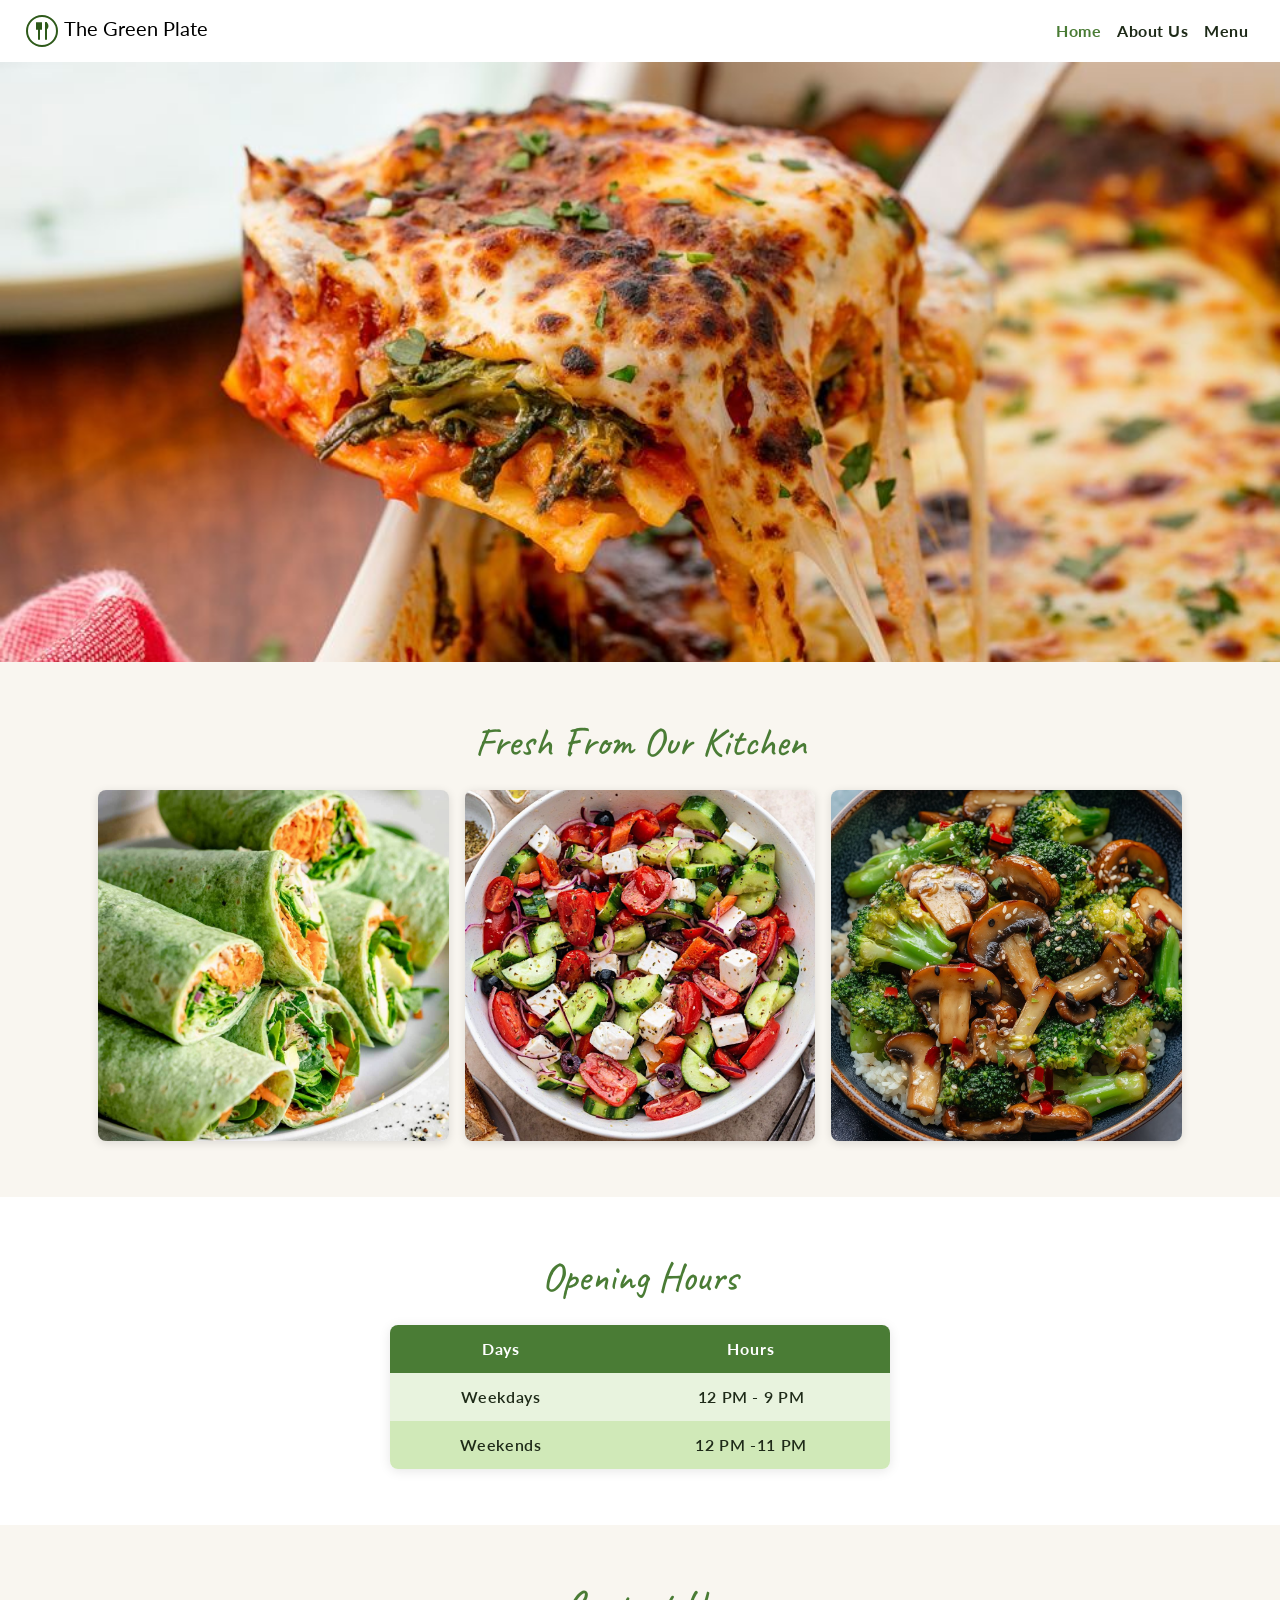
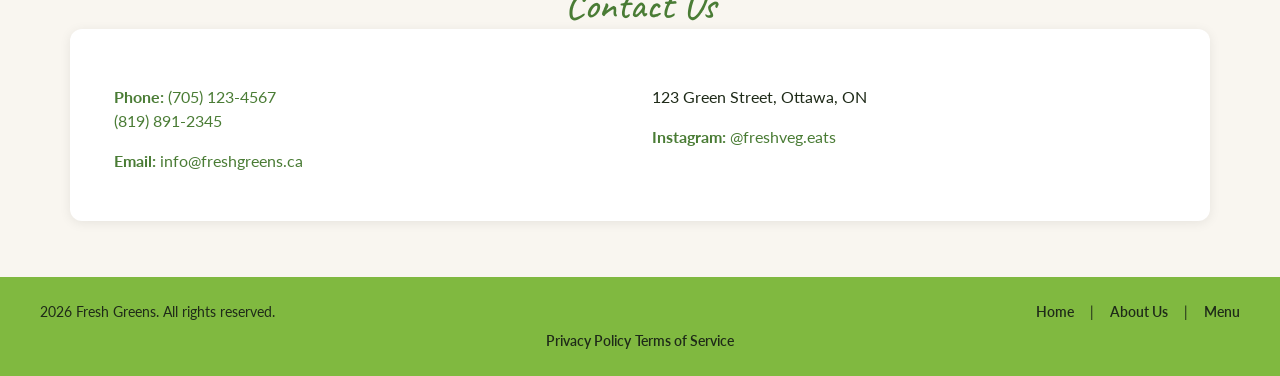
==== index.html @ a0d603f0 "add all files and images" ====
<!DOCTYPE html>
<html lang="en">
 
<head>
    <!-- ================================================
       Page: Home (index.html)
       Description: Landing page for The Green Plate vegetarian
       restaurant. Shows hero image, food gallery, opening hours,
       and contact info.
  ================================================ -->
    <meta charset="UTF-8" />
    <meta name="viewport" content="width=device-width, initial-scale=1.0" />
    <meta name="description" content="The Green Plate  fresh, seasonal vegetarian dining in Ottawa, ON." />
    <title>Home | The Green Plate</title>
    <!-- Google Fonts: Caveat (display) + Lato (body) -->
    <link rel="preconnect" href="https://fonts.googleapis.com" />
    <link rel="preconnect" href="https://fonts.gstatic.com" crossorigin />
    <link href="https://fonts.googleapis.com/css2?family=Caveat:wght@500;700&family=Lato:wght@400;700&display=swap"
        rel="stylesheet" />
    <!-- Bootstrap 5.3 CSS -->
    <link href="https://cdn.jsdelivr.net/npm/bootstrap@5.3.3/dist/css/bootstrap.min.css" rel="stylesheet" />
    <!-- Animate.css – additional CSS library for entrance animations -->
    <link rel="stylesheet" href="https://cdnjs.cloudflare.com/ajax/libs/animate.css/4.1.1/animate.min.css" />
    <!-- Custom stylesheet -->
    <link rel="stylesheet" href="css/main.css" />
    <!-- Schema.org structured data for the restaurant (accessibility / SEO) -->
    <script type="application/ld+json">
        {
            "@context": "https://schema.org",
            "@type": "Restaurant",
            "name": "The Green Plate",
            "address": {
                "@type": "PostalAddress",
                "streetAddress": "123 Green Street",
                "addressLocality": "Ottawa",
                "addressRegion": "ON"
            },
            "telephone": "+17051234567",
            "email": "info@freshgreens.ca",
            "openingHours": ["Mo-Fr 12:00-21:00", "Sa-Su 12:00-23:00"],
            "servesCuisine": "Vegetarian"
        }
    </script>
</head>
 
<body>
 
    <!-- ===== Skip Navigation (keyboard / screen reader accessibility) ===== -->
    <a class="skip-link" href="#main-content">Skip to main content</a>
 
    <!-- ===== NAVBAR ===== -->
    <!-- role="banner" is implied by <header> — marks the site-wide header -->
    <header>
        <nav class="navbar navbar-expand-lg" aria-label="Main navigation">
            <div class="container-fluid px-3 px-md-4">
 
                <!-- Brand: pure CSS text logo — no image file needed -->
                <a class="navbar-brand brand-logo" href="index.html" aria-label="The Green Plate – Home">
                    <!-- SVG leaf/plate icon drawn in CSS-friendly inline SVG -->
                    <span class="brand-icon" aria-hidden="true">
                        <svg xmlns="http://www.w3.org/2000/svg" viewBox="0 0 36 36" width="36" height="36" fill="none" stroke="#2e5a1a" stroke-width="2" stroke-linecap="round" stroke-linejoin="round" role="img" aria-label="Leaf icon">
                            <!-- Plate circle -->
                            <circle cx="18" cy="18" r="15"/>
                            <!-- Fork tines -->
                            <line x1="13" y1="10" x2="13" y2="16"/>
                            <line x1="15" y1="10" x2="15" y2="16"/>
                            <line x1="17" y1="10" x2="17" y2="16"/>
                            <!-- Fork handle -->
                            <line x1="15" y1="16" x2="15" y2="26"/>
                            <!-- Knife -->
                            <line x1="22" y1="10" x2="22" y2="26"/>
                            <path d="M22 10 Q25 13 22 16"/>
                        </svg>
                    </span>
                    <!-- Restaurant name styled with Caveat font -->
                    <span class="brand-text">
                        <span class="brand-the">The</span>
                        <span class="brand-name">Green Plate</span>
                    </span>
                </a>
 
                <!-- Hamburger toggle (visible on mobile) -->
                <button class="navbar-toggler" type="button" data-bs-toggle="collapse" data-bs-target="#mainNav"
                    aria-controls="mainNav" aria-expanded="false" aria-label="Toggle navigation menu">
                    <span class="navbar-toggler-icon"></span>
                </button>
 
                <!-- Collapsible nav links -->
                <div class="collapse navbar-collapse" id="mainNav">
                    <ul class="navbar-nav ms-auto" role="list">
                        <li class="nav-item" role="listitem">
                            <a class="nav-link active" aria-current="page" href="index.html">Home</a>
                        </li>
                        <li class="nav-item" role="listitem">
                            <a class="nav-link" href="about.html">About Us</a>
                        </li>
                        <li class="nav-item" role="listitem">
                            <a class="nav-link" href="menu.html">Menu</a>
                        </li>
                    </ul>
                </div>
 
            </div>
        </nav>
    </header>
 
    <!--MAIN CONTENT -->
    <main id="main-content">
 
        <!--Hero banner ── -->
        <section class="hero" aria-label="Hero image of fresh vegetarian food">
            <picture>
                <source  media="(min-width: 768px)" />
                <img src="images/header image.jpg"
                    alt="A vibrant spread of fresh vegetarian dishes including avocado toast, caprese, and bruschetta"
                    class="animate__animated animate__fadeIn" />
            </picture>
        </section>
 
        <!-- ── Food gallery ── -->
        <section class="section-pad" aria-labelledby="gallery-heading">
            <div class="container">
                <h2 class="section-title animate__animated animate__fadeInUp" id="gallery-heading">
                    Fresh From Our Kitchen
                </h2>

                <div class="gallery-grid" role="list">
                    <div role="listitem">
                        <picture>
                            <source media="(min-width: 768px)" />
                            <img src="images/roller.jpg"
                                alt="Colour-packed fresh rice paper rolls with peanut dipping sauce" loading="lazy" />
                        </picture>
                    </div>
                    <div role="listitem">
                        <picture>
                            <source  media="(min-width: 768px)" />
                            <img src="images/salad.jpg"
                                alt="Bright Greek-style salad with tomatoes, cucumber, olives and feta"
                                loading="lazy" />
                        </picture>
                    </div>
                    <div role="listitem">
                        <picture>
                            <source  media="(min-width: 768px)" />
                            <img src="images/stirfy.jpg"
                                alt="Sizzling tofu and broccoli stir-fry in a glossy sauce" loading="lazy" />
                        </picture>
                    </div>
                </div>
            </div>
        </section>
 
        <!-- ── Opening Hours ── -->
        <section class="section-pad bg-white" aria-labelledby="hours-heading">
            <div class="container">
                <h2 class="section-title" id="hours-heading">Opening Hours</h2>
 
                <!-- Semantic table with proper thead/tbody for screen readers -->
                <table class="hours-table" aria-describedby="hours-heading">
                    <thead>
                        <tr>
                            <th scope="col">Days</th>
                            <th scope="col">Hours</th>
                        </tr>
                    </thead>
                    <tbody>
                        <tr>
                            <td>Weekdays</td>
                            <td>12 PM - 9 PM</td>
                        </tr>
                        <tr>
                            <td>Weekends</td>
                            <td>12 PM -11 PM</td>
                        </tr>
                    </tbody>
                </table>
            </div>
        </section>
 
        <!-- ── Contact ── -->
        <section class="section-pad" aria-labelledby="contact-heading">
            <div class="container">
                <h2 class="section-title" id="contact-heading">Contact Us</h2>
 
                <div class="contact-section row g-4">
                    <!-- Left column: phone + email -->
                    <div class="col-12 col-md-6">
                        <p>
                            <span class="contact-label">Phone: </span>
                            <a href="tel:+17051234567">(705) 123-4567</a><br />
                            <a href="tel:+18198912345">(819) 891-2345</a>
                        </p>
                        <p>
                            <span class="contact-label">Email: </span>
                            <a href="mailto:info@freshgreens.ca">info@freshgreens.ca</a>
                        </p>
                    </div>
 
                    <!-- Right column: address + instagram -->
                    <div class="col-12 col-md-6">
                        <p>
                            <!-- Screen readers read the aria-label instead of the emoji -->
                            <span aria-label="Location pin" role="img"></span>
                            123 Green Street, Ottawa, ON
                        </p>
                        <p>
                            <span class="contact-label">Instagram: </span>
                            <a href="https://instagram.com/freshveg.eats" target="_blank" rel="noopener noreferrer"
                                aria-label="Follow us on Instagram @freshveg.eats">
                                @freshveg.eats
                            </a>
                        </p>
                    </div>
                </div><!-- /contact-section -->
            </div>
        </section>
 
    </main>
 
    <!-- FOOTER  -->
    <footer>
        <div class="container-fluid px-3 px-md-4">
            <div class="row align-items-center gy-2">
 
                <!-- Copyright -->
                <div class="col-12 col-md-6">
                    <p class="mb-0"> 2026 Fresh Greens. All rights reserved.</p>
                </div>
 
                <!-- Quick links -->
                <div class="col-12 col-md-6 text-md-end">
                    <nav aria-label="Footer navigation">
                        <ul class="footer-links justify-content-md-end">
                            <li><a href="index.html">Home</a></li>
                            <li><a href="about.html">About Us</a></li>
                            <li><a href="menu.html">Menu</a></li>
                        </ul>
                    </nav>
                </div>
 
                <!-- Legal links -->
                <div class="col-12 text-center mt-2">
                    <a href="#" aria-label="Read our Privacy Policy">Privacy Policy</a>
                    <a href="#" aria-label="Read our Terms of Service">Terms of Service</a>
                </div>
 
            </div>
        </div>
    </footer>
    <script src="https://cdn.jsdelivr.net/npm/bootstrap@5.3.3/dist/js/bootstrap.bundle.min.js"></script>
 
</body>
 
</html>
---- css/main.css ----
:root {
  /* Brand colours */
  --clr-primary:   #4a7c35;   /* dark green — main brand */
  --clr-secondary: #80b940;   /* lime green  — accents / footer bg */
  --clr-accent:    #c0392b;   /* red         — CTA buttons / nav open */
  --clr-light:     #f9f6f0;   /* warm off-white background */
  --clr-dark:      #1e2a18;   /* near-black text */
  --clr-muted:     #5a6b4e;   /* muted green for subtitles */

  /* Bootstrap colour overrides */
  --bs-primary:        var(--clr-primary);
  --bs-primary-rgb:    74, 124, 53;
  --bs-link-color:     var(--clr-primary);
  --bs-body-bg:        var(--clr-light);
  --bs-body-color:     var(--clr-dark);

  /* Typography */
  --font-display: 'Caveat', cursive;          /* headings / display */
  --font-body:    'Lato', sans-serif;         /* body copy */

  /* Spacing */
  --section-gap: 3.5rem;
}

/* ---------- Base ---------- */
*, *::before, *::after { box-sizing: border-box; }

body {
  font-family: var(--font-body);
  background-color: var(--clr-light);
  color: var(--clr-dark);
}

h1, h2, h3, h4 {
  font-family: var(--font-display);
  color: var(--clr-primary);
}

a {
  color: var(--clr-primary);
  text-decoration: none;
}
a:hover { color: var(--clr-accent); text-decoration: underline; }

img {
  /* Images scale to their container and never overflow */
  max-width: 100%;
  height: auto;
  display: block;
}

/* ---------- Skip Link (accessibility) ---------- */
.skip-link {
  position: absolute;
  top: -999px;
  left: 0;
  background: var(--clr-accent);
  color: #fff;
  padding: .5rem 1rem;
  z-index: 9999;
  font-weight: 700;
  border-radius: 0 0 4px 0;
}
.skip-link:focus { top: 0; }

/* ---------- Navbar ---------- */
.navbar {
  background-color: #fff;
  box-shadow: 0 2px 8px rgba(0,0,0,.08);
}

/* Logo image inside navbar */
.navbar-brand img {
  height: 60px;
  width: auto;
}

/* Hamburger lines — custom green colour */
.navbar-toggler {
  border: none;
  padding: .25rem .5rem;
}
.navbar-toggler:focus { box-shadow: 0 0 0 3px rgba(74,124,53,.35); }

.navbar-toggler-icon {
  /* Override Bootstrap default with green lines */
  background-image: url("data:image/svg+xml,%3Csvg xmlns='http://www.w3.org/2000/svg' viewBox='0 0 30 30'%3E%3Cpath stroke='%234a7c35' stroke-width='2.5' stroke-linecap='round' d='M4 7h22M4 15h22M4 23h22'/%3E%3C/svg%3E");
}

/* Nav links */
.navbar-nav .nav-link {
  font-family: var(--font-body);
  font-weight: 700;
  font-size: 1rem;
  color: var(--clr-dark);
  padding: .5rem 1rem;
  letter-spacing: .03em;
  transition: color .2s;
}
.navbar-nav .nav-link:hover,
.navbar-nav .nav-link.active {
  color: var(--clr-primary);
}

/* Mobile nav dropdown background */
@media (max-width: 991.98px) {
  .navbar-collapse {
    background-color: var(--clr-accent);
    border-radius: 0 0 8px 8px;
    padding: 1rem 1.5rem;
  }
  .navbar-nav .nav-link {
    color: #fff;
    font-size: 1.25rem;
  }
  .navbar-nav .nav-link:hover { color: var(--clr-light); }
}

/* ---------- Hero Banner ---------- */
.hero {
  width: 100%;
  overflow: hidden;
  max-height: 420px;
}
.hero picture,
.hero img {
  width: 100%;
  height: 100%;
  object-fit: cover;
  object-position: center;
}

/* ---------- Section headings ---------- */
.section-title {
  font-family: var(--font-display);
  font-size: clamp(1.75rem, 4vw, 2.5rem);
  color: var(--clr-primary);
  text-align: center;
  margin-bottom: 1.5rem;
}

/* ---------- Home page — gallery thumbnails ---------- */
.gallery-grid {
  display: grid;
  grid-template-columns: repeat(auto-fit, minmax(140px, 1fr));
  gap: 1rem;
  padding: 0 1rem;
}
.gallery-grid img {
  width: 100%;
  aspect-ratio: 1 / 1;
  object-fit: cover;
  border-radius: 8px;
  box-shadow: 0 2px 10px rgba(0,0,0,.12);
  transition: transform .3s, box-shadow .3s;
}
.gallery-grid img:hover {
  transform: scale(1.04);
  box-shadow: 0 6px 20px rgba(0,0,0,.2);
}

/* ---------- Opening Hours table ---------- */
.hours-table {
  border-collapse: collapse;
  width: 100%;
  max-width: 500px;
  margin: 0 auto;
  border-radius: 8px;
  overflow: hidden;
  box-shadow: 0 2px 12px rgba(0,0,0,.1);
}
.hours-table thead tr {
  background-color: var(--clr-primary);
  color: #fff;
}
.hours-table thead th {
  padding: .75rem 1.25rem;
  font-family: var(--font-body);
  font-weight: 700;
  text-align: center;
  letter-spacing: .05em;
}
.hours-table tbody tr:nth-child(odd)  { background-color: #e8f3de; }
.hours-table tbody tr:nth-child(even) { background-color: #d0e9b8; }
.hours-table tbody td {
  padding: .75rem 1.25rem;
  text-align: center;
  font-weight: 600;
  letter-spacing: .04em;
}

/* ---------- Contact section ---------- */
.contact-section {
  background-color: #fff;
  border-radius: 12px;
  padding: 2rem;
  box-shadow: 0 2px 12px rgba(0,0,0,.08);
}
.contact-label {
  font-weight: 700;
  color: var(--clr-primary);
}

/* ---------- About page — story text ---------- */
.story-text {
  font-size: 1.05rem;
  line-height: 1.8;
  max-width: 680px;
  margin: 0 auto;
}

/* Signature dish cards */
.signature-card {
  background: #fff;
  border-radius: 12px;
  overflow: hidden;
  box-shadow: 0 4px 16px rgba(0,0,0,.1);
  transition: transform .3s;
}
.signature-card:hover { transform: translateY(-4px); }
.signature-card img {
  width: 100%;
  height: 200px;
  object-fit: cover;
}
.signature-card .card-body { padding: 1rem 1.25rem; }

/* Explore button */
.btn-explore {
  background-color: var(--clr-accent);
  color: #fff;
  border: none;
  padding: .55rem 1.4rem;
  border-radius: 6px;
  font-weight: 700;
  transition: background .2s, transform .2s;
  display: inline-block;
  margin-top: 1rem;
}
.btn-explore:hover {
  background-color: #a93226;
  color: #fff;
  transform: scale(1.03);
}

/* Join team box */
.join-box {
  background: #fff;
  border: 2px solid var(--clr-secondary);
  border-radius: 10px;
  padding: 1.5rem 2rem;
  text-align: center;
}

/* ---------- Menu page ---------- */
.menu-section-title {
  font-family: var(--font-body);
  font-weight: 700;
  font-size: 1.1rem;
  color: var(--clr-dark);
  border-bottom: 2px solid var(--clr-secondary);
  padding-bottom: .4rem;
  margin-bottom: 1rem;
}

/* Individual menu dish card */
.dish-card {
  display: flex;
  gap: 1rem;
  align-items: flex-start;
  background: #fff;
  border-radius: 10px;
  padding: .9rem;
  margin-bottom: .9rem;
  box-shadow: 0 2px 8px rgba(0,0,0,.07);
  transition: box-shadow .25s;
}
.dish-card:hover { box-shadow: 0 4px 16px rgba(0,0,0,.14); }
.dish-card img {
  width: 90px;
  height: 90px;
  object-fit: cover;
  border-radius: 8px;
  flex-shrink: 0;
}
.dish-info { flex: 1; }
.dish-name {
  font-weight: 700;
  color: var(--clr-primary);
  font-size: .95rem;
  margin-bottom: .2rem;
}
.dish-desc {
  font-size: .82rem;
  color: #555;
  margin-bottom: .3rem;
  line-height: 1.5;
}
.dish-price {
  font-weight: 800;
  color: var(--clr-accent);
  font-size: 1rem;
}

/* ---------- Clickable image banners (combo + rewards) ---------- */
.combo-banner,
.rewards-box {
  position: relative;
  border-radius: 12px;
  overflow: hidden;
  display: block;
  text-decoration: none;
  cursor: pointer;
}

.combo-banner img,
.rewards-box img {
  width: 100%;
  height: 200px;
  object-fit: cover;
  opacity: 1;
  display: block;
  transition: transform 0.3s;
}

.combo-banner:hover img,
.rewards-box:hover img {
  transform: scale(1.03);
}

.banner-overlay {
  position: absolute;
  inset: 0;
  background: rgba(0, 0, 0, 0.38);
  display: flex;
  align-items: center;
  justify-content: center;
  transition: background 0.2s;
}

.combo-banner:hover .banner-overlay,
.rewards-box:hover .banner-overlay {
  background: rgba(0, 0, 0, 0.52);
}

.banner-label {
  font-family: var(--font-display);
  font-size: 2.2rem;
  color: #fff;
  font-weight: 700;
  letter-spacing: 0.5px;
  text-align: center;
}

/* ---------- Footer ---------- */
footer {
  background-color: var(--clr-secondary);
  color: var(--clr-dark);
  padding: 1.5rem 1rem;
  font-size: .9rem;
}
footer a { color: var(--clr-dark); font-weight: 600; }
footer a:hover { color: var(--clr-primary); }
.footer-links { list-style: none; padding: 0; margin: 0; display: flex; flex-wrap: wrap; gap: .5rem 1rem; }
.footer-links li + li::before { content: '|'; margin-right: 1rem; }

/* ---------- Utility ---------- */
.section-pad { padding-top: var(--section-gap); padding-bottom: var(--section-gap); }
.text-green  { color: var(--clr-primary)  }
.text-red    { color: var(--clr-accent) ; }

/* ---------- Responsive tweaks ---------- */
@media (min-width: 768px) {
  /* Tablet: hero taller */
  .hero { max-height: 520px; }

  /* Gallery 3-up on tablet */
  .gallery-grid { grid-template-columns: repeat(3, 1fr); }
}

@media (min-width: 992px) {
  /* Desktop: hero full height */
  .hero { max-height: 600px; }

  /* Larger dish card images on desktop */
  .dish-card img { width: 120px; height: 120px; }
}
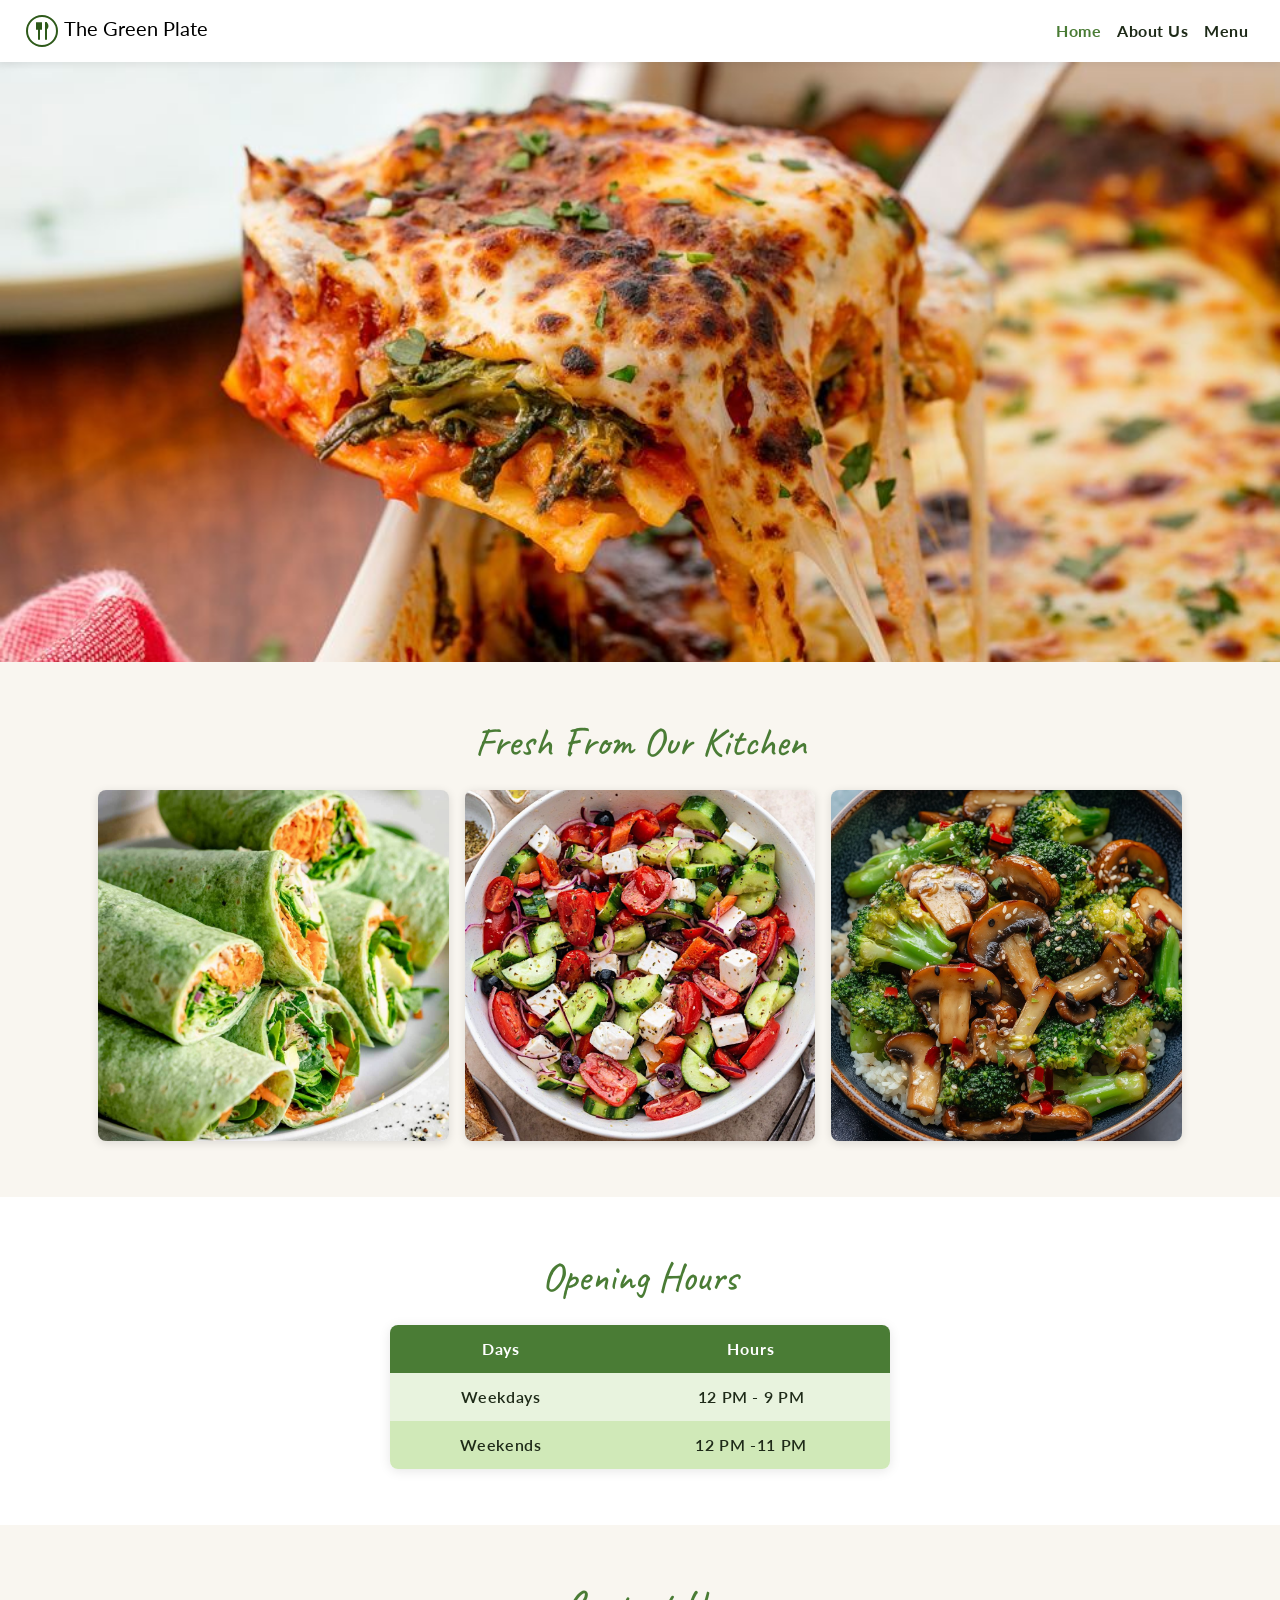
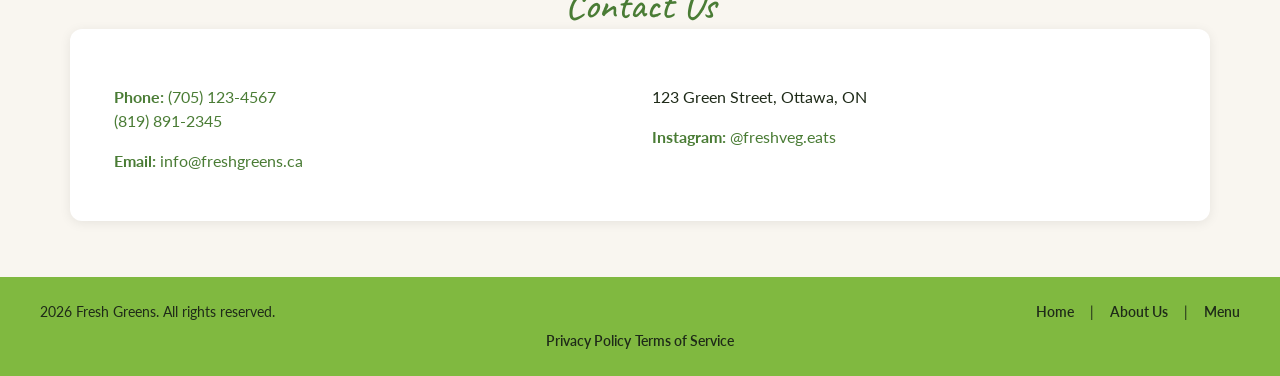
==== commit 0e6f5a2b: "add changes" ====
--- a/index.html
+++ b/index.html
@@ -1,13 +1,7 @@
 <!DOCTYPE html>
 <html lang="en">
- 
+
 <head>
-    <!-- ================================================
-       Page: Home (index.html)
-       Description: Landing page for The Green Plate vegetarian
-       restaurant. Shows hero image, food gallery, opening hours,
-       and contact info.
-  ================================================ -->
     <meta charset="UTF-8" />
     <meta name="viewport" content="width=device-width, initial-scale=1.0" />
     <meta name="description" content="The Green Plate  fresh, seasonal vegetarian dining in Ottawa, ON." />
@@ -42,34 +36,36 @@
         }
     </script>
 </head>
- 
+
 <body>
- 
+
     <!-- ===== Skip Navigation (keyboard / screen reader accessibility) ===== -->
     <a class="skip-link" href="#main-content">Skip to main content</a>
- 
+
     <!-- ===== NAVBAR ===== -->
     <!-- role="banner" is implied by <header> — marks the site-wide header -->
     <header>
         <nav class="navbar navbar-expand-lg" aria-label="Main navigation">
             <div class="container-fluid px-3 px-md-4">
- 
+
                 <!-- Brand: pure CSS text logo — no image file needed -->
                 <a class="navbar-brand brand-logo" href="index.html" aria-label="The Green Plate – Home">
                     <!-- SVG leaf/plate icon drawn in CSS-friendly inline SVG -->
                     <span class="brand-icon" aria-hidden="true">
-                        <svg xmlns="http://www.w3.org/2000/svg" viewBox="0 0 36 36" width="36" height="36" fill="none" stroke="#2e5a1a" stroke-width="2" stroke-linecap="round" stroke-linejoin="round" role="img" aria-label="Leaf icon">
+                        <svg xmlns="http://www.w3.org/2000/svg" viewBox="0 0 36 36" width="36" height="36" fill="none"
+                            stroke="#2e5a1a" stroke-width="2" stroke-linecap="round" stroke-linejoin="round" role="img"
+                            aria-label="Leaf icon">
                             <!-- Plate circle -->
-                            <circle cx="18" cy="18" r="15"/>
+                            <circle cx="18" cy="18" r="15" />
                             <!-- Fork tines -->
-                            <line x1="13" y1="10" x2="13" y2="16"/>
-                            <line x1="15" y1="10" x2="15" y2="16"/>
-                            <line x1="17" y1="10" x2="17" y2="16"/>
+                            <line x1="13" y1="10" x2="13" y2="16" />
+                            <line x1="15" y1="10" x2="15" y2="16" />
+                            <line x1="17" y1="10" x2="17" y2="16" />
                             <!-- Fork handle -->
-                            <line x1="15" y1="16" x2="15" y2="26"/>
+                            <line x1="15" y1="16" x2="15" y2="26" />
                             <!-- Knife -->
-                            <line x1="22" y1="10" x2="22" y2="26"/>
-                            <path d="M22 10 Q25 13 22 16"/>
+                            <line x1="22" y1="10" x2="22" y2="26" />
+                            <path d="M22 10 Q25 13 22 16" />
                         </svg>
                     </span>
                     <!-- Restaurant name styled with Caveat font -->
@@ -78,13 +74,13 @@
                         <span class="brand-name">Green Plate</span>
                     </span>
                 </a>
- 
+
                 <!-- Hamburger toggle (visible on mobile) -->
                 <button class="navbar-toggler" type="button" data-bs-toggle="collapse" data-bs-target="#mainNav"
                     aria-controls="mainNav" aria-expanded="false" aria-label="Toggle navigation menu">
                     <span class="navbar-toggler-icon"></span>
                 </button>
- 
+
                 <!-- Collapsible nav links -->
                 <div class="collapse navbar-collapse" id="mainNav">
                     <ul class="navbar-nav ms-auto" role="list">
@@ -99,24 +95,22 @@
                         </li>
                     </ul>
                 </div>
- 
+
             </div>
         </nav>
     </header>
- 
+
     <!--MAIN CONTENT -->
     <main id="main-content">
- 
+
         <!--Hero banner ── -->
         <section class="hero" aria-label="Hero image of fresh vegetarian food">
             <picture>
-                <source  media="(min-width: 768px)" />
-                <img src="images/header image.jpg"
-                    alt="A vibrant spread of fresh vegetarian dishes including avocado toast, caprese, and bruschetta"
-                    class="animate__animated animate__fadeIn" />
+                <source srcset="images/header-image.jpg" media="(min-width: 768px)" />
+                <img src="images/header-image.jpg" alt="..." />
             </picture>
         </section>
- 
+
         <!-- ── Food gallery ── -->
         <section class="section-pad" aria-labelledby="gallery-heading">
             <div class="container">
@@ -134,7 +128,7 @@
                     </div>
                     <div role="listitem">
                         <picture>
-                            <source  media="(min-width: 768px)" />
+                            <source media="(min-width: 768px)" />
                             <img src="images/salad.jpg"
                                 alt="Bright Greek-style salad with tomatoes, cucumber, olives and feta"
                                 loading="lazy" />
@@ -142,20 +136,20 @@
                     </div>
                     <div role="listitem">
                         <picture>
-                            <source  media="(min-width: 768px)" />
-                            <img src="images/stirfy.jpg"
-                                alt="Sizzling tofu and broccoli stir-fry in a glossy sauce" loading="lazy" />
+                            <source media="(min-width: 768px)" />
+                            <img src="images/stirfy.jpg" alt="Sizzling tofu and broccoli stir-fry in a glossy sauce"
+                                loading="lazy" />
                         </picture>
                     </div>
                 </div>
             </div>
         </section>
- 
-        <!-- ── Opening Hours ── -->
+
+        <!--Opening Hours  -->
         <section class="section-pad bg-white" aria-labelledby="hours-heading">
             <div class="container">
                 <h2 class="section-title" id="hours-heading">Opening Hours</h2>
- 
+
                 <!-- Semantic table with proper thead/tbody for screen readers -->
                 <table class="hours-table" aria-describedby="hours-heading">
                     <thead>
@@ -177,12 +171,12 @@
                 </table>
             </div>
         </section>
- 
+
         <!-- ── Contact ── -->
         <section class="section-pad" aria-labelledby="contact-heading">
             <div class="container">
                 <h2 class="section-title" id="contact-heading">Contact Us</h2>
- 
+
                 <div class="contact-section row g-4">
                     <!-- Left column: phone + email -->
                     <div class="col-12 col-md-6">
@@ -196,7 +190,7 @@
                             <a href="mailto:info@freshgreens.ca">info@freshgreens.ca</a>
                         </p>
                     </div>
- 
+
                     <!-- Right column: address + instagram -->
                     <div class="col-12 col-md-6">
                         <p>
@@ -212,22 +206,22 @@
                             </a>
                         </p>
                     </div>
-                </div><!-- /contact-section -->
-            </div>
-        </section>
- 
+                </div>
+            </div>
+        </section>
+
     </main>
- 
+
     <!-- FOOTER  -->
     <footer>
         <div class="container-fluid px-3 px-md-4">
             <div class="row align-items-center gy-2">
- 
+
                 <!-- Copyright -->
                 <div class="col-12 col-md-6">
                     <p class="mb-0"> 2026 Fresh Greens. All rights reserved.</p>
                 </div>
- 
+
                 <!-- Quick links -->
                 <div class="col-12 col-md-6 text-md-end">
                     <nav aria-label="Footer navigation">
@@ -238,19 +232,18 @@
                         </ul>
                     </nav>
                 </div>
- 
+
                 <!-- Legal links -->
                 <div class="col-12 text-center mt-2">
                     <a href="#" aria-label="Read our Privacy Policy">Privacy Policy</a>
                     <a href="#" aria-label="Read our Terms of Service">Terms of Service</a>
                 </div>
- 
+
             </div>
         </div>
     </footer>
     <script src="https://cdn.jsdelivr.net/npm/bootstrap@5.3.3/dist/js/bootstrap.bundle.min.js"></script>
- 
+
 </body>
- 
-</html>
- +
+</html>
